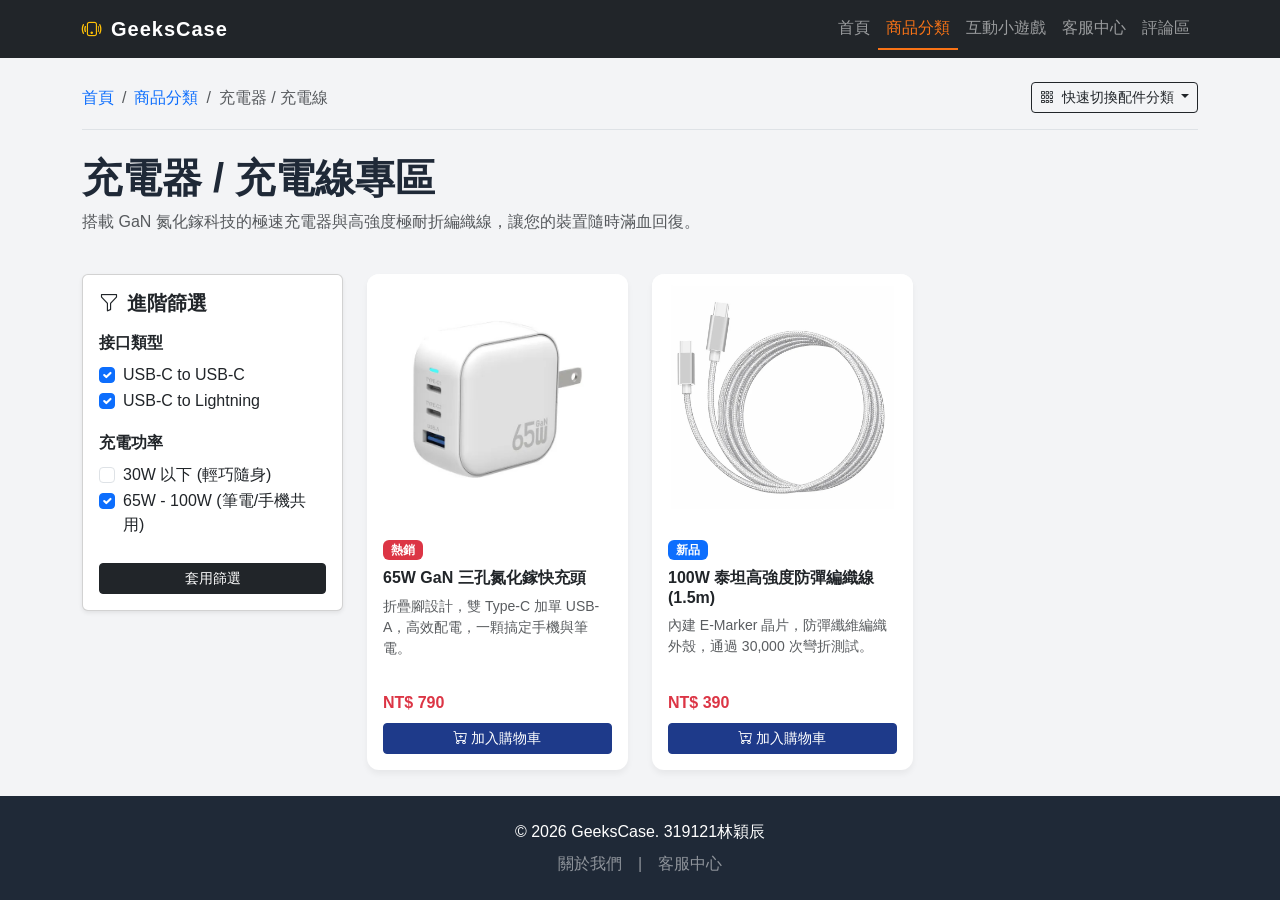
==== charger.html @ ca624cbd "Add files via upload" ====
<!DOCTYPE html>
<html lang="zh-TW">
<head>
    <meta charset="UTF-8">
    <meta name="viewport" content="width=device-width, initial-scale=1.0">
    <title>GeeksCase | 充電器與充電線</title>
    <link href="https://cdn.jsdelivr.net/npm/bootstrap@5.3.0/dist/css/bootstrap.min.css" rel="stylesheet">
    <link rel="stylesheet" href="css/style.css">
    <link rel="stylesheet" href="https://cdn.jsdelivr.net/npm/bootstrap-icons@1.11.0/font/bootstrap-icons.css">
</head>
<body>

    <nav class="navbar navbar-expand-lg navbar-dark bg-dark sticky-top">
        <div class="container">
            <a class="navbar-brand" href="index.html">
                <i class="bi bi-phone-vibrate text-warning me-2"></i>GeeksCase
            </a>
            <button class="navbar-toggler" type="button" data-bs-toggle="collapse" data-bs-target="#navbarNav">
                <span class="navbar-toggler-icon"></span>
            </button>
            <div class="collapse navbar-collapse" id="navbarNav">
                <ul class="navbar-nav ms-auto">
                    <li class="nav-item"><a class="nav-link" href="index.html">首頁</a></li>
                    <li class="nav-item"><a class="nav-link active" href="category.html">商品分類</a></li>
                    <li class="nav-item"><a class="nav-link" href="game.html">互動小遊戲</a></li>
                    <li class="nav-item"><a class="nav-link" href="support.html">客服中心</a></li>
                    <li class="nav-item"><a class="nav-link" href="reviews.html">評論區</a></li>
                </ul>
            </div>
        </div>
    </nav>

    <main class="container my-4">
        <div class="d-flex flex-column flex-md-row justify-content-between align-items-md-center border-bottom pb-3 mb-4 gap-3">
            <nav aria-label="breadcrumb" class="mb-0">
                <ol class="breadcrumb mb-0">
                    <li class="breadcrumb-item"><a href="index.html" class="text-decoration-none">首頁</a></li>
                    <li class="breadcrumb-item"><a href="category.html" class="text-decoration-none">商品分類</a></li>
                    <li class="breadcrumb-item active" aria-current="page">充電器 / 充電線</li>
                </ol>
            </nav>

            <div class="dropdown">
                <button class="btn btn-outline-dark dropdown-toggle btn-sm" type="button" id="quickSwitchDropdown" data-bs-toggle="dropdown" aria-expanded="false">
                    <i class="bi bi-grid-3x3-gap me-1"></i> 快速切換配件分類
                </button>
                <ul class="dropdown-menu dropdown-menu-end" aria-labelledby="quickSwitchDropdown">
                    <li><a class="dropdown-menu-item dropdown-item" href="case.html">手機殼</a></li>
                    <li><a class="dropdown-menu-item dropdown-item active bg-dark" href="charger.html">充電器 / 充電線</a></li>
                    <li><a class="dropdown-menu-item dropdown-item" href="powerbank.html">行動電源</a></li>
                    <li><a class="dropdown-menu-item dropdown-item" href="stand.html">磁吸支架</a></li>
                    <li><a class="dropdown-menu-item dropdown-item" href="cooler.html">散熱器</a></li>
                </ul>
            </div>
        </div>

        <div class="row text-center text-md-start my-4">
            <div class="col-12">
                <h1 class="fw-bold">充電器 / 充電線專區</h1>
                <p class="text-muted">搭載 GaN 氮化鎵科技的極速充電器與高強度極耐折編織線，讓您的裝置隨時滿血回復。</p>
            </div>
        </div>

        <div class="row">
            <aside class="col-lg-3 mb-4">
                <div class="card p-3 shadow-sm bg-white">
                    <h5 class="fw-bold mb-3"><i class="bi bi-funnel me-2"></i>進階篩選</h5>
                    
                    <div class="mb-3">
                        <label class="form-label fw-bold">接口類型</label>
                        <div class="form-check">
                            <input class="form-check-input" type="checkbox" id="port1" checked>
                            <label class="form-check-label" for="port1">USB-C to USB-C</label>
                        </div>
                        <div class="form-check">
                            <input class="form-check-input" type="checkbox" id="port2" checked>
                            <label class="form-check-label" for="port2">USB-C to Lightning</label>
                        </div>
                    </div>

                    <div class="mb-3">
                        <label class="form-label fw-bold">充電功率</label>
                        <div class="form-check">
                            <input class="form-check-input" type="checkbox" id="watt1">
                            <label class="form-check-label" for="watt1">30W 以下 (輕巧隨身)</label>
                        </div>
                        <div class="form-check">
                            <input class="form-check-input" type="checkbox" id="watt2" checked>
                            <label class="form-check-label" for="watt2">65W - 100W (筆電/手機共用)</label>
                        </div>
                    </div>

                    <button class="btn btn-dark btn-sm w-100 mt-2">套用篩選</button>
                </div>
            </aside>

            <section class="col-lg-9">
                <div class="row g-4">
                    
                    <div class="col-md-4 col-sm-6">
                        <div class="card product-card h-100">
                            <img src="images/三孔氮化鎵快充頭.jpg" class="card-img-top" alt="65W氮化鎵充電器">
                            <div class="card-body d-flex flex-column">
                                <span class="badge bg-danger align-self-start mb-2">熱銷</span>
                                <h6 class="card-title fw-bold">65W GaN 三孔氮化鎵快充頭</h6>
                                <p class="card-text text-muted small flex-grow-1">折疊腳設計，雙 Type-C 加單 USB-A，高效配電，一顆搞定手機與筆電。</p>
                                <div class="mt-3">
                                    <div class="text-danger fw-bold mb-2">NT$ 790</div>
                                    <button class="btn btn-primary btn-sm w-100"><i class="bi bi-cart-plus me-1"></i>加入購物車</button>
                                </div>
                            </div>
                        </div>
                    </div>

                    <div class="col-md-4 col-sm-6">
                        <div class="card product-card h-100">
                            <img src="images/泰坦編織快充線.jpg" class="card-img-top" alt="泰坦編織快充線">
                            <div class="card-body d-flex flex-column">
                                <span class="badge bg-primary align-self-start mb-2">新品</span>
                                <h6 class="card-title fw-bold">100W 泰坦高強度防彈編織線 (1.5m)</h6>
                                <p class="card-text text-muted small flex-grow-1">內建 E-Marker 晶片，防彈纖維編織外殼，通過 30,000 次彎折測試。</p>
                                <div class="mt-3">
                                    <div class="text-danger fw-bold mb-2">NT$ 390</div>
                                    <button class="btn btn-primary btn-sm w-100"><i class="bi bi-cart-plus me-1"></i>加入購物車</button>
                                </div>
                            </div>
                        </div>
                    </div>

                </div>
            </section>
        </div>
    </main>

    <footer class="text-white py-4 mt-auto">
        <div class="container text-center">
            <p class="mb-2">&copy; 2026 GeeksCase. 319121林穎辰</p>
            <div class="d-flex justify-content-center gap-3">
                <a href="about.html" class="text-white-50 text-decoration-none">關於我們</a>
                <span class="text-white-50">|</span>
                <a href="support.html" class="text-white-50 text-decoration-none">客服中心</a>
            </div>
        </div>
    </footer>

    <script src="https://cdn.jsdelivr.net/npm/bootstrap@5.3.0/dist/js/bootstrap.bundle.min.js"></script>
    <script src="js/main.js"></script>
</body>
</html>
---- css/style.css ----
/* ==========================================================================
   全域與品牌主題設定 (Theme Styles)
   ========================================================================== */
:root {
    --primary-color: #1e3a8a;    /* 科技深藍 */
    --secondary-color: #f97316;  /* 活力亮橘 */
    --dark-color: #1f2937;       /* 深灰黑 */
    --light-color: #f3f4f6;      /* 淺灰底 */
    --transition-speed: 0.3s;
}

body {
    font-family: 'Helvetica Neue', Arial, 'Noto Sans TC', sans-serif;
    background-color: var(--light-color);
    color: var(--dark-color);
    display: flex;
    flex-direction: column;
    min-height: 100vh;
}

main {
    flex: 1;
}

/* ==========================================================================
   通用元件樣式 (Navbar & Footer)
   ========================================================================== */
.navbar-brand {
    font-weight: 700;
    letter-spacing: 1px;
}

.nav-link.active {
    color: var(--secondary-color) !important;
    border-bottom: 2px solid var(--secondary-color);
}

footer {
    background-color: var(--dark-color);
}

/* ==========================================================================
   首頁與商品頁元件 (Hero & Cards)
   ========================================================================== */
.hero-section {
    background: linear-gradient(135deg, var(--primary-color) 0%, #3b82f6 100%);
    color: white;
    padding: 100px 0;
}

.product-card {
    border: none;
    border-radius: 12px;
    overflow: hidden;
    box-shadow: 0 4px 6px rgba(0, 0, 0, 0.05);
    transition: transform var(--transition-speed) ease, box-shadow var(--transition-speed) ease;
}

.product-card:hover {
    transform: translateY(-5px);
    box-shadow: 0 10px 20px rgba(0, 0, 0, 0.12);
}

.product-card img {
    height: 250px;
    object-fit: cover;
    transition: transform var(--transition-speed) ease;
}

.product-card:hover img {
    transform: scale(1.05);
}

.btn-primary {
    background-color: var(--primary-color);
    border-color: var(--primary-color);
}

.btn-primary:hover {
    background-color: #1d4ed8;
    border-color: #1d4ed8;
}

.btn-outline-secondary-custom {
    color: var(--secondary-color);
    border-color: var(--secondary-color);
}

.btn-outline-secondary-custom:hover {
    background-color: var(--secondary-color);
    color: white;
}

/* ==========================================================================
   JavaScript 小遊戲專屬樣式 (Memory Game)
   ========================================================================== */
.game-container {
    max-width: 600px;
    margin: 0 auto;
}

.game-board {
    display: grid;
    grid-template-columns: repeat(4, 1fr);
    gap: 15px;
    perspective: 1000px;
}

.game-card {
    height: 120px;
    position: relative;
    transform-style: preserve-3d;
    transition: transform 0.6s;
    cursor: pointer;
}

.game-card.flipped {
    transform: rotateY(180deg);
}

.game-card-front, .game-card-back {
    position: absolute;
    width: 100%;
    height: 100%;
    backface-visibility: hidden;
    border-radius: 8px;
    display: flex;
    align-items: center;
    justify-content: center;
    box-shadow: 0 4px 8px rgba(0,0,0,0.1);
}

/* 卡片背面（蓋牌時） */
.game-card-back {
    background-color: var(--primary-color);
    color: white;
    font-size: 2rem;
}

/* 卡片正面（翻開時） */
.game-card-front {
    background-color: white;
    transform: rotateY(180deg);
    padding: 10px;
}

.game-card-front img {
    max-width: 100%;
    max-height: 100%;
    object-fit: contain;
}

.game-card.matched {
    transform: rotateY(180deg);
    pointer-events: none;
    opacity: 0.7;
}
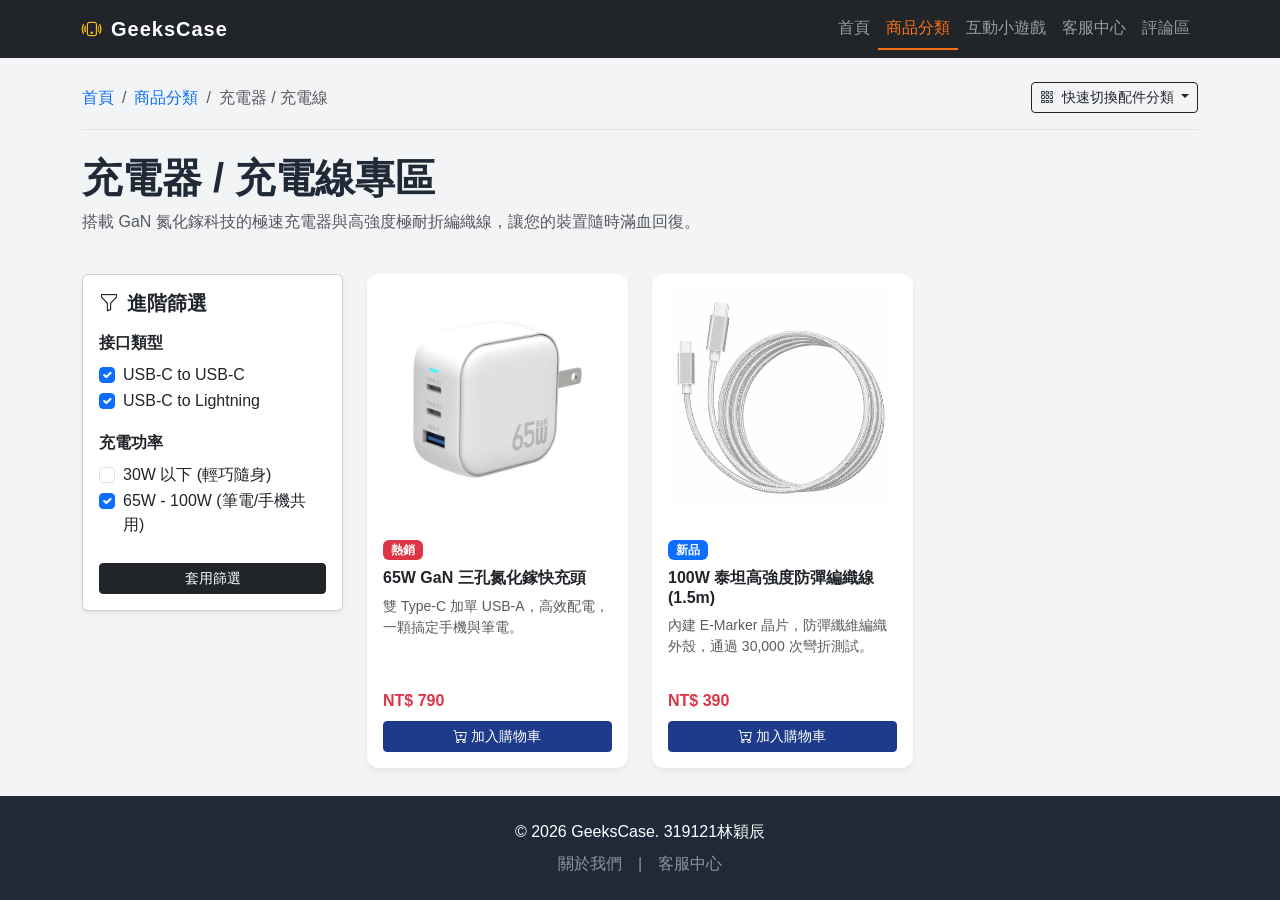
==== commit 5399d20f: "Update charger.html" ====
--- a/charger.html
+++ b/charger.html
@@ -103,7 +103,7 @@
                             <div class="card-body d-flex flex-column">
                                 <span class="badge bg-danger align-self-start mb-2">熱銷</span>
                                 <h6 class="card-title fw-bold">65W GaN 三孔氮化鎵快充頭</h6>
-                                <p class="card-text text-muted small flex-grow-1">折疊腳設計，雙 Type-C 加單 USB-A，高效配電，一顆搞定手機與筆電。</p>
+                                <p class="card-text text-muted small flex-grow-1">雙 Type-C 加單 USB-A，高效配電，一顆搞定手機與筆電。</p>
                                 <div class="mt-3">
                                     <div class="text-danger fw-bold mb-2">NT$ 790</div>
                                     <button class="btn btn-primary btn-sm w-100"><i class="bi bi-cart-plus me-1"></i>加入購物車</button>
@@ -146,4 +146,4 @@
     <script src="https://cdn.jsdelivr.net/npm/bootstrap@5.3.0/dist/js/bootstrap.bundle.min.js"></script>
     <script src="js/main.js"></script>
 </body>
-</html>+</html>
